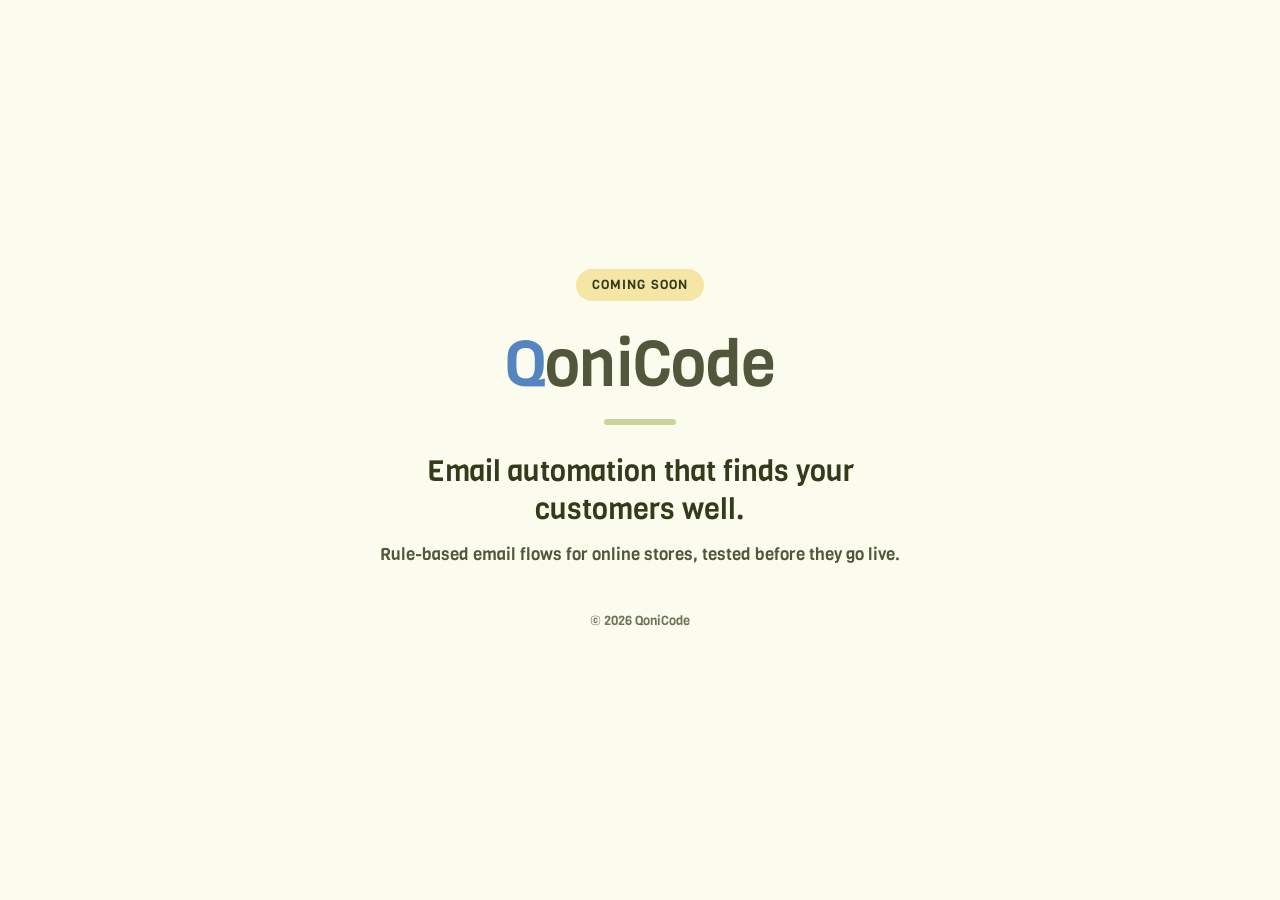
==== index.html @ 1d69a26a "Add QoniCode coming soon page and README Co-Authored-By: Claude Sonnet 5.5 <noreply@anthropic.com> C" ====
<!doctype html>
<html lang="en">
<head>
<meta charset="utf-8">
<meta name="viewport" content="width=device-width, initial-scale=1">
<title>QoniCode | Email automation, coming soon</title>
<meta name="description" content="Email automation that finds your customers well. Rule-based email flows for online stores, tested before they go live. Website coming soon.">
<link rel="preconnect" href="https://fonts.googleapis.com">
<link rel="preconnect" href="https://fonts.gstatic.com" crossorigin>
<link href="https://fonts.googleapis.com/css2?family=Viga&display=swap" rel="stylesheet">
<style>
  :root {
    --tea-green: #c8d69b;
    --vanilla:   #f6e6a5;
    --celtic:    #3971b8;
    --ivory:     #fbfcee;
    --brown:     #343b1b;
  }
  * { box-sizing: border-box; }
  html, body { height: 100%; margin: 0; }
  body {
    background: var(--ivory);
    color: var(--brown);
    font-family: "Viga", system-ui, -apple-system, "Segoe UI", Roboto, sans-serif;
    font-weight: 400;              /* Viga has one weight; avoid faux bold */
    display: flex; align-items: center; justify-content: center;
    padding: 24px; line-height: 1.5;
  }
  main { max-width: 560px; width: 100%; text-align: center; }
  .badge {
    display: inline-block; padding: 6px 16px;
    background: var(--vanilla); color: var(--brown);
    border-radius: 999px; font-size: 13px; letter-spacing: .08em;
    text-transform: uppercase; margin-bottom: 28px;
  }
  .wordmark { font-size: clamp(2.6rem, 11vw, 4rem); margin: 0; letter-spacing: -0.01em; line-height: 1.1; }
  .wordmark .q { color: var(--celtic); }   /* blue only on the Q */
  .bar { width: 72px; height: 6px; border-radius: 3px; background: var(--tea-green); margin: 20px auto 28px; }
  h1 { font-size: clamp(1.3rem, 5vw, 1.8rem); font-weight: 400; margin: 0 0 14px; line-height: 1.3; }
  p { margin: 0; font-size: 1.05rem; opacity: .85; }
  footer { margin-top: 44px; font-size: 13px; opacity: .7; }
</style>
</head>
<body>
<main>
  <span class="badge">Coming soon</span>
  <p class="wordmark" aria-label="QoniCode"><span class="q">Q</span>oniCode</p>
  <div class="bar" aria-hidden="true"></div>
  <h1>Email automation that finds your customers well.</h1>
  <p>Rule-based email flows for online stores, tested before they go live.</p>
  <footer>&copy; 2026 QoniCode</footer>
</main>
</body>
</html>
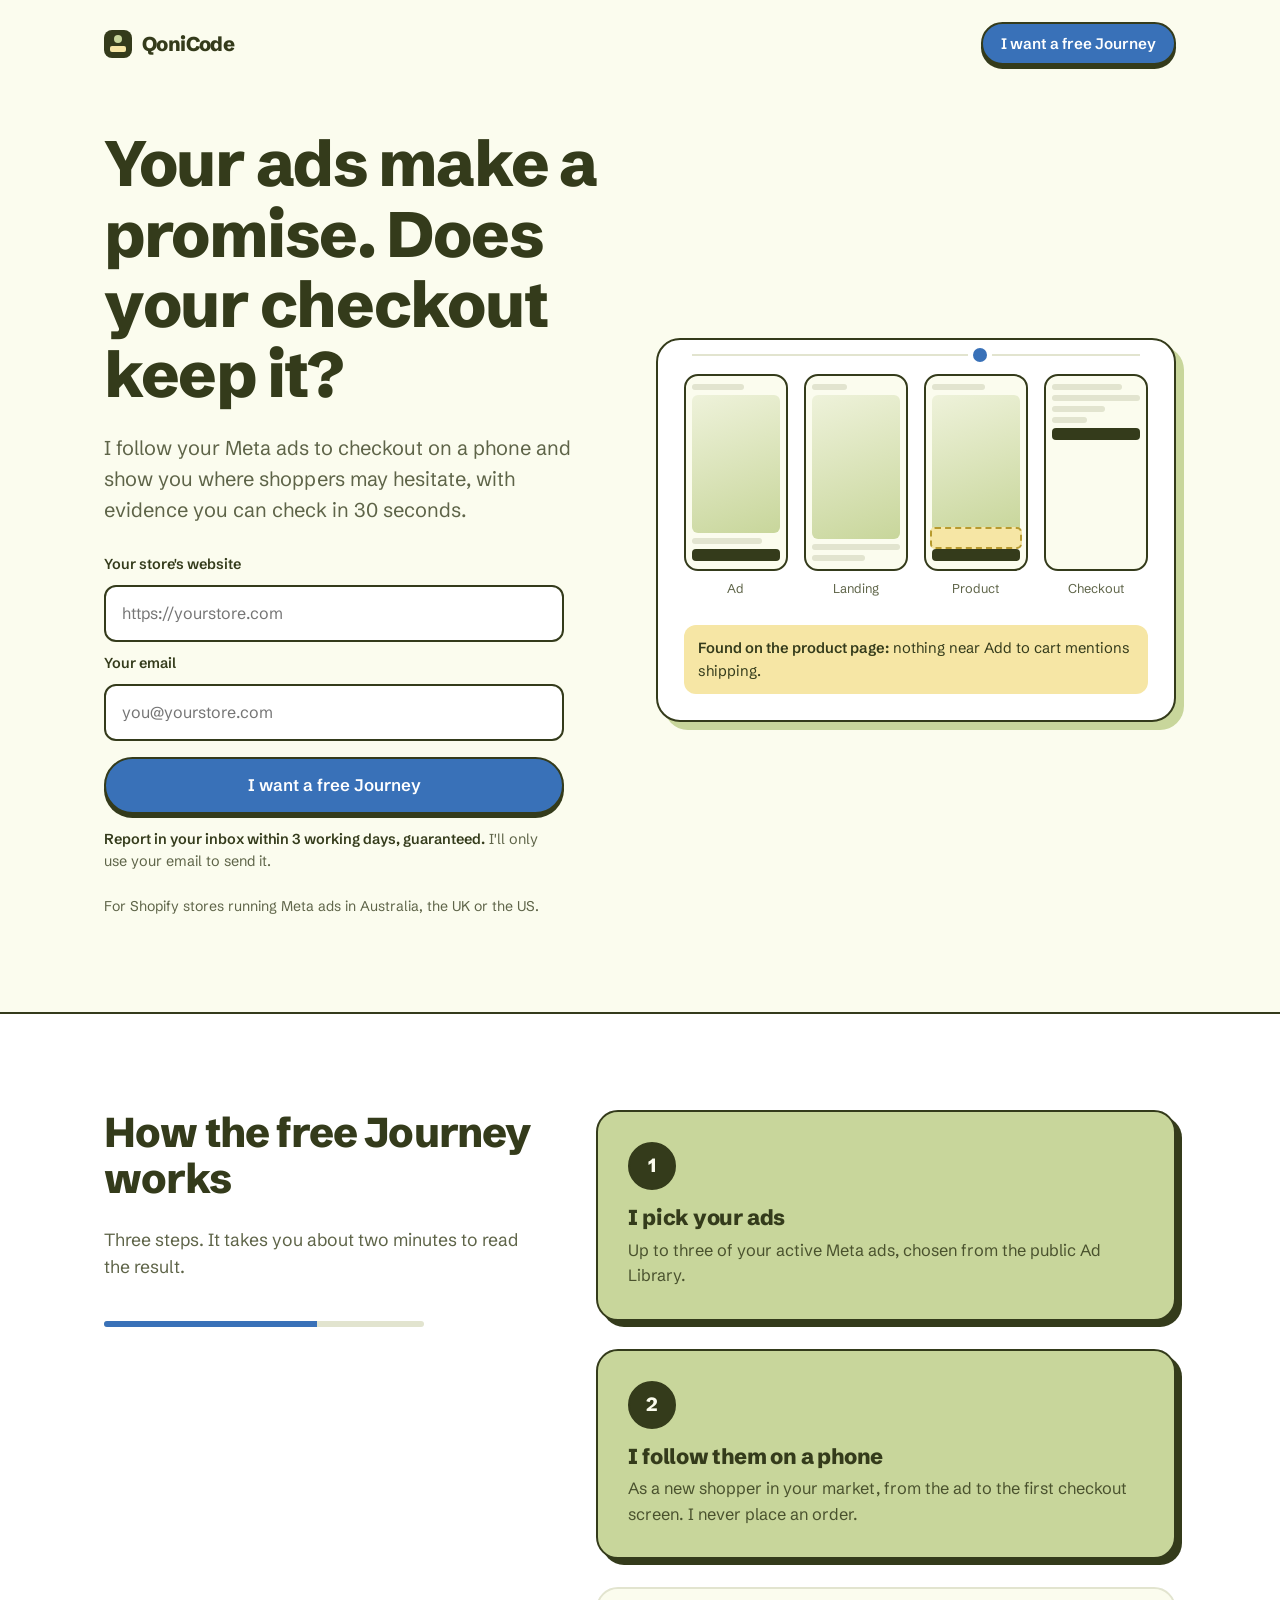
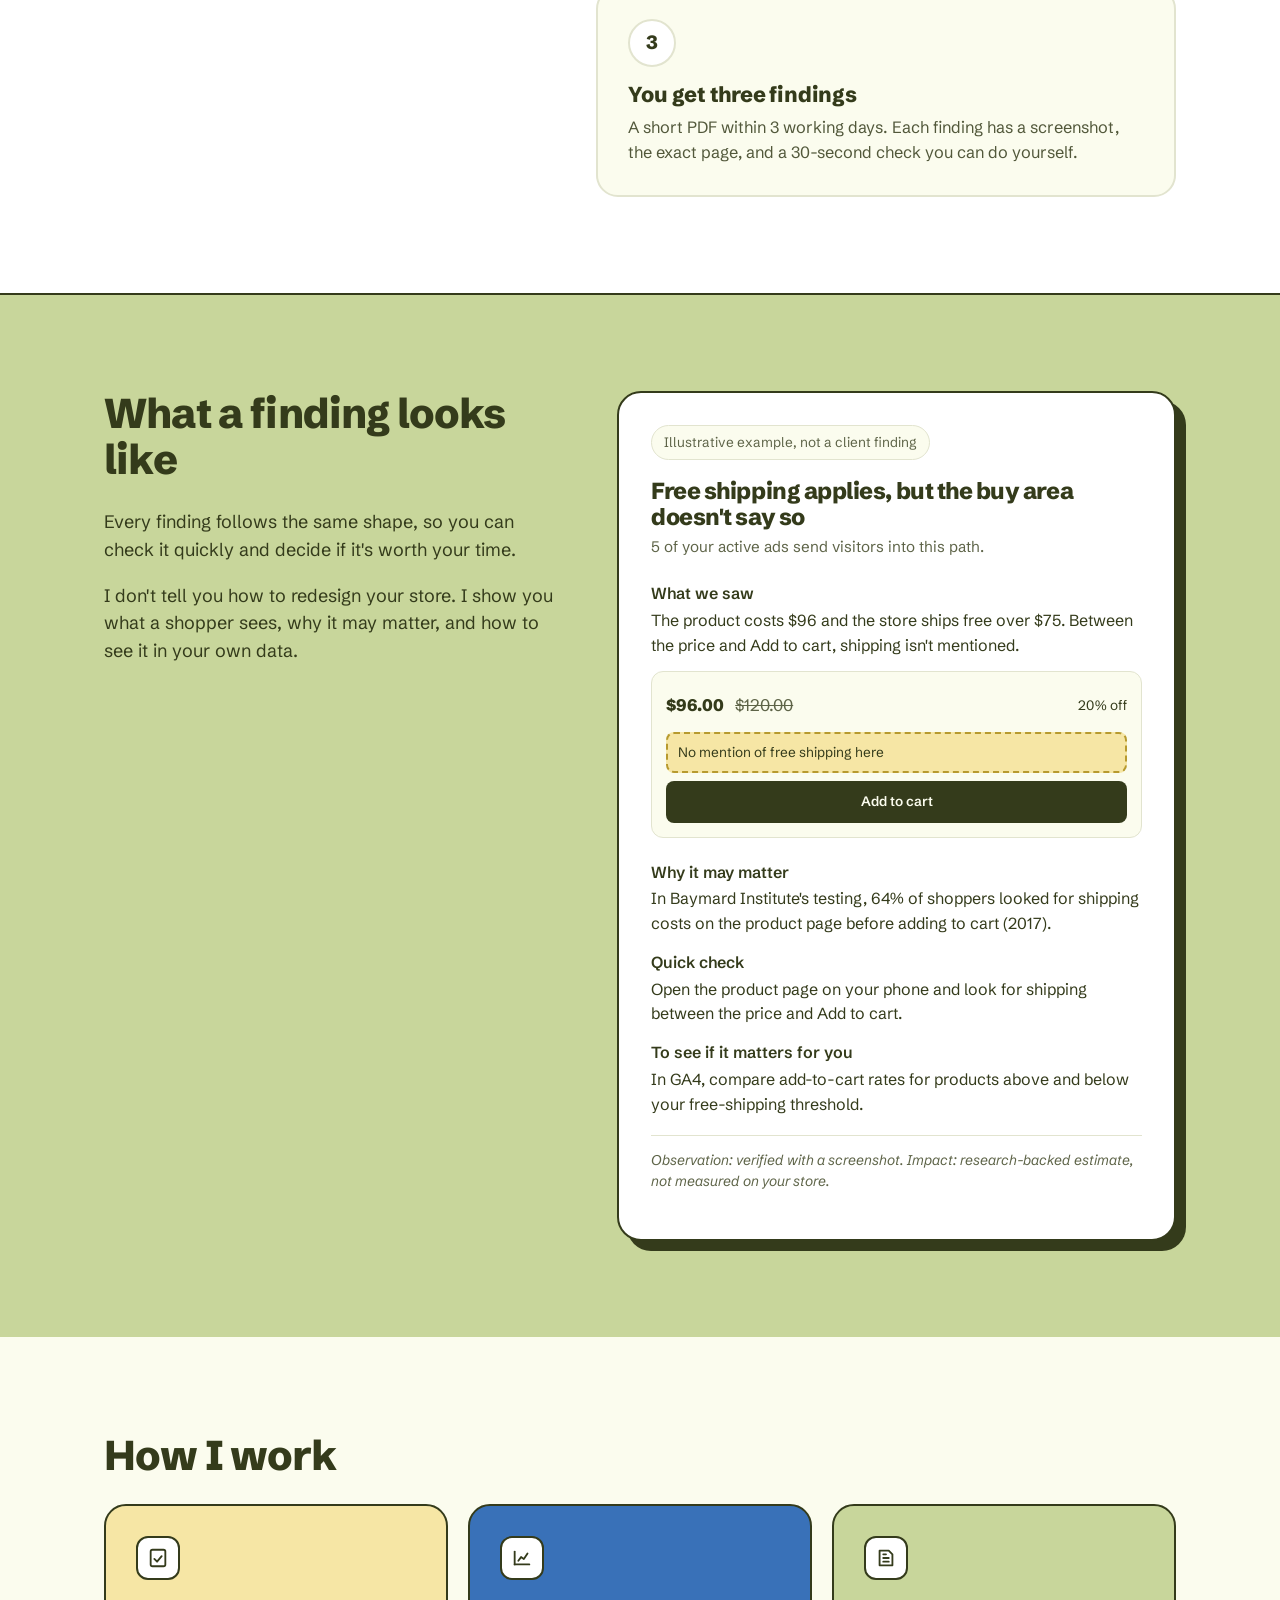
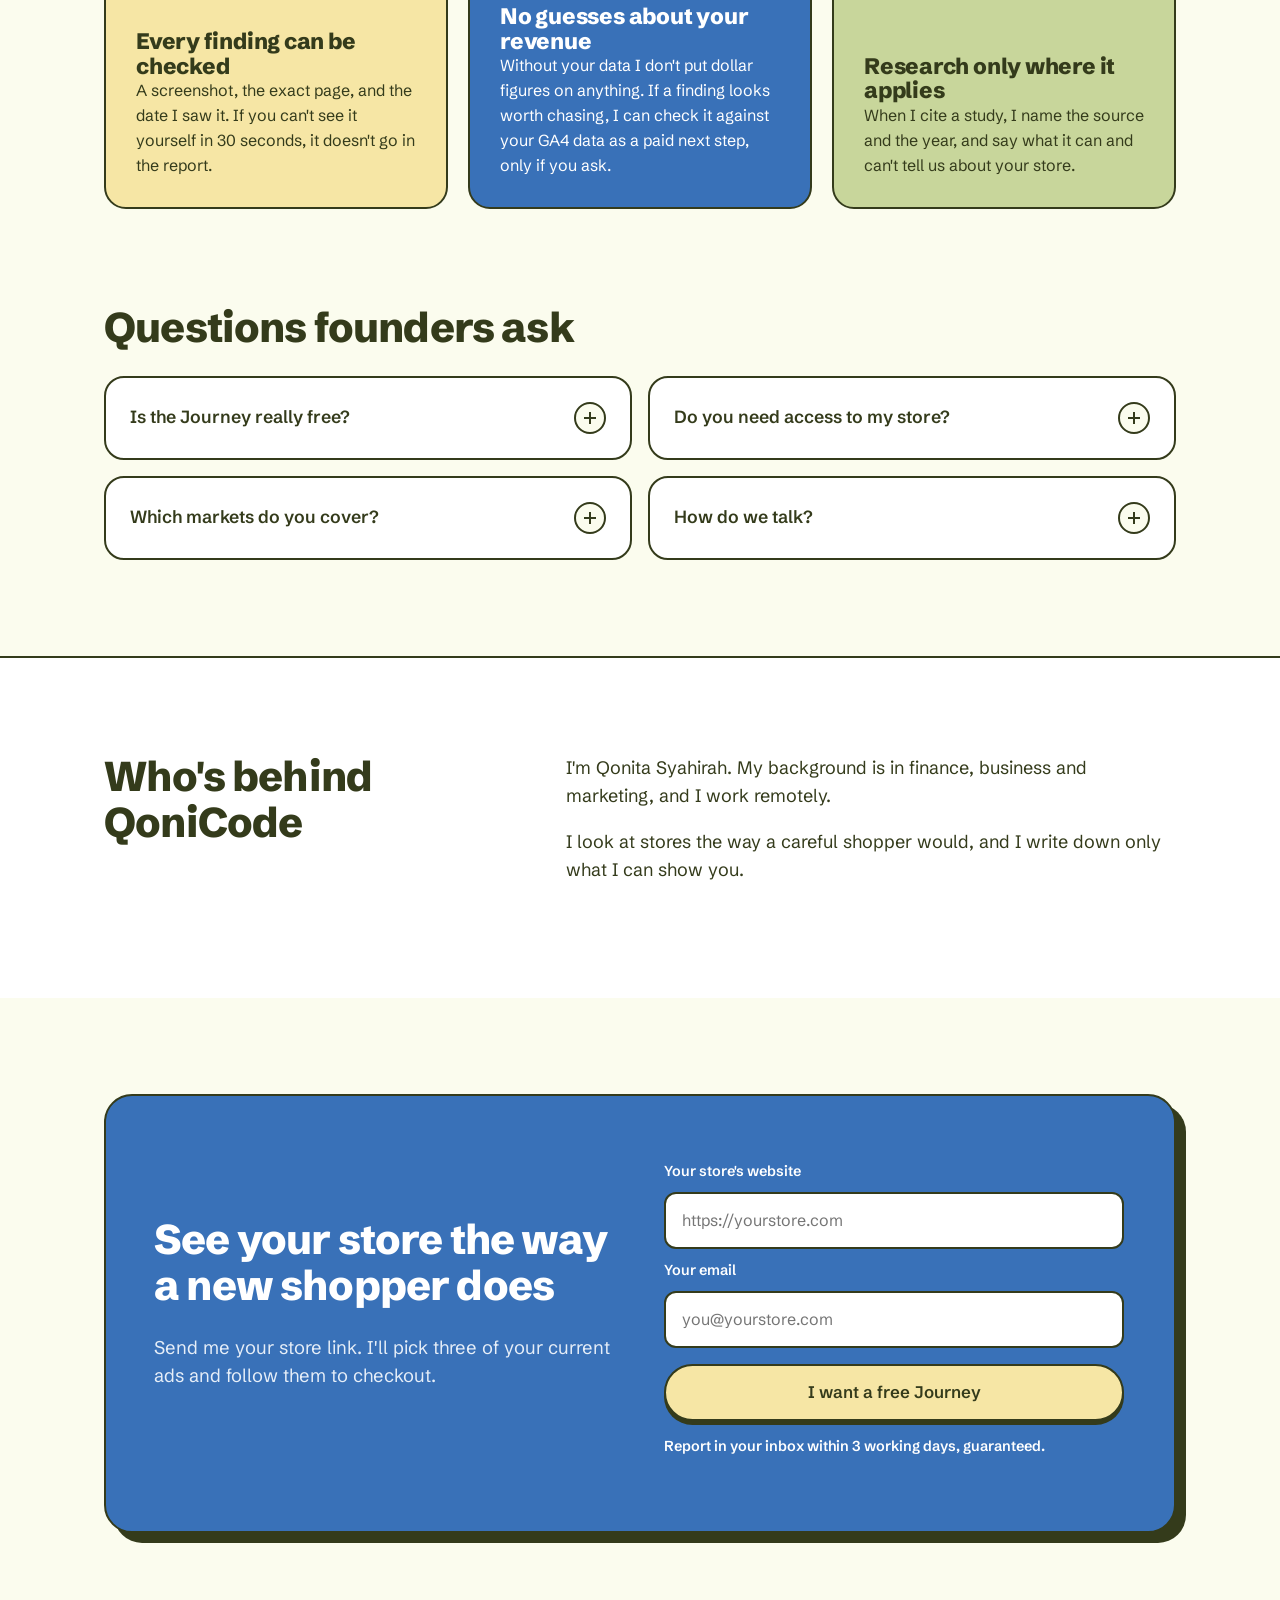
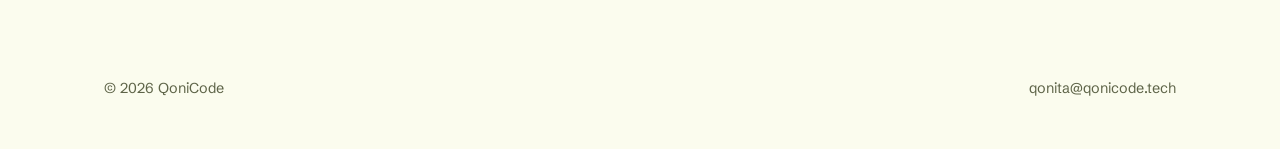
==== commit e9967d19: "Add QoniCode one-page site draft v2 (Web3Forms key placeholder) Co-Authored-By: Claude Sonnet 5.5 <n" ====
--- a/index.html
+++ b/index.html
@@ -3,52 +3,410 @@
 <head>
 <meta charset="utf-8">
 <meta name="viewport" content="width=device-width, initial-scale=1">
-<title>QoniCode | Email automation, coming soon</title>
-<meta name="description" content="Email automation that finds your customers well. Rule-based email flows for online stores, tested before they go live. Website coming soon.">
+<title>QoniCode · Ad-to-checkout research for DTC brands</title>
+<meta name="description" content="I follow your Meta ads to checkout on a phone and show you where shoppers may hesitate, with evidence you can check in 30 seconds.">
+<link rel="icon" href="data:image/svg+xml,%3Csvg xmlns='http://www.w3.org/2000/svg' viewBox='0 0 32 32'%3E%3Crect width='32' height='32' rx='8' fill='%23343b1b'/%3E%3Crect x='7' y='17' width='18' height='6' rx='2' fill='%23f6e6a5'/%3E%3Ccircle cx='16' cy='12' r='4' fill='%23c8d69b'/%3E%3C/svg%3E">
 <link rel="preconnect" href="https://fonts.googleapis.com">
 <link rel="preconnect" href="https://fonts.gstatic.com" crossorigin>
-<link href="https://fonts.googleapis.com/css2?family=Viga&display=swap" rel="stylesheet">
+<link href="https://fonts.googleapis.com/css2?family=Schibsted+Grotesk:wght@400;500;600;800&display=swap" rel="stylesheet">
 <style>
-  :root {
-    --tea-green: #c8d69b;
-    --vanilla:   #f6e6a5;
-    --celtic:    #3971b8;
-    --ivory:     #fbfcee;
-    --brown:     #343b1b;
-  }
-  * { box-sizing: border-box; }
-  html, body { height: 100%; margin: 0; }
-  body {
-    background: var(--ivory);
-    color: var(--brown);
-    font-family: "Viga", system-ui, -apple-system, "Segoe UI", Roboto, sans-serif;
-    font-weight: 400;              /* Viga has one weight; avoid faux bold */
-    display: flex; align-items: center; justify-content: center;
-    padding: 24px; line-height: 1.5;
-  }
-  main { max-width: 560px; width: 100%; text-align: center; }
-  .badge {
-    display: inline-block; padding: 6px 16px;
-    background: var(--vanilla); color: var(--brown);
-    border-radius: 999px; font-size: 13px; letter-spacing: .08em;
-    text-transform: uppercase; margin-bottom: 28px;
-  }
-  .wordmark { font-size: clamp(2.6rem, 11vw, 4rem); margin: 0; letter-spacing: -0.01em; line-height: 1.1; }
-  .wordmark .q { color: var(--celtic); }   /* blue only on the Q */
-  .bar { width: 72px; height: 6px; border-radius: 3px; background: var(--tea-green); margin: 20px auto 28px; }
-  h1 { font-size: clamp(1.3rem, 5vw, 1.8rem); font-weight: 400; margin: 0 0 14px; line-height: 1.3; }
-  p { margin: 0; font-size: 1.05rem; opacity: .85; }
-  footer { margin-top: 44px; font-size: 13px; opacity: .7; }
+:root{
+  --ivory:#FBFCEE;
+  --tea:#C8D69B;
+  --vanilla:#F6E6A5;
+  --blue:#3971B8;
+  --brown:#343B1B;
+  --white:#FFFFFF;
+  --muted:#5E6448;
+  --line:#E2E4CF;
+  --max:1120px;
+}
+*{box-sizing:border-box}
+html{scroll-behavior:smooth}
+body{margin:0;background:var(--ivory);color:var(--brown);font-family:"Schibsted Grotesk",system-ui,sans-serif;font-size:18px;line-height:1.55;-webkit-font-smoothing:antialiased}
+a{color:inherit}
+.wrap{max-width:var(--max);margin:0 auto;padding:0 24px}
+p{margin:0 0 1em;max-width:62ch}
+h1,h2,h3{margin:0;line-height:1.1;letter-spacing:-0.02em}
+h1{font-size:clamp(2.4rem,5.2vw,4rem);font-weight:800;max-width:15ch}
+h2{font-size:clamp(1.8rem,3.4vw,2.6rem);font-weight:800;max-width:20ch;margin-bottom:.6em}
+h3{font-size:1.15rem;font-weight:600;letter-spacing:-0.01em}
+:focus-visible{outline:3px solid var(--blue);outline-offset:3px;border-radius:6px}
+.link{text-decoration:none;background:linear-gradient(currentColor,currentColor) 0 100%/0 2px no-repeat;transition:background-size .25s ease;padding-bottom:2px}
+.link:hover{background-size:100% 2px}
+
+/* buttons */
+.btn{display:inline-flex;align-items:center;justify-content:center;gap:.5em;font:600 1rem/1 "Schibsted Grotesk",sans-serif;padding:16px 22px;border-radius:999px;text-decoration:none;border:2px solid var(--brown);cursor:pointer;transition:transform .15s ease,box-shadow .15s ease,background .2s ease}
+.btn-primary{background:var(--blue);border-color:var(--brown);color:var(--white);box-shadow:0 4px 0 0 var(--brown)}
+.btn-primary:hover{transform:translateY(-2px);box-shadow:0 6px 0 0 var(--brown)}
+.btn-primary:active{transform:translateY(3px);box-shadow:0 1px 0 0 var(--brown)}
+.btn-ghost{background:transparent;color:var(--brown)}
+.btn-ghost:hover{background:var(--vanilla)}
+.btn-ghost:active{transform:translateY(2px)}
+
+/* header */
+header{padding:22px 0;position:sticky;top:0;z-index:20;background:rgba(251,252,238,.9);backdrop-filter:blur(8px);border-bottom:1px solid transparent;transition:border-color .2s}
+header.scrolled{border-bottom-color:var(--line)}
+header .wrap{display:flex;justify-content:space-between;align-items:center;gap:16px}
+.logo{font-weight:800;font-size:1.25rem;letter-spacing:-0.03em;text-decoration:none;display:flex;align-items:center;gap:10px}
+.logo-mark{width:28px;height:28px;border-radius:8px;background:var(--brown);position:relative;flex:none}
+.logo-mark::before{content:"";position:absolute;left:10px;top:5px;width:8px;height:8px;border-radius:50%;background:var(--tea)}
+.logo-mark::after{content:"";position:absolute;left:6px;right:6px;bottom:6px;height:6px;border-radius:2px;background:var(--vanilla)}
+header .btn{padding:12px 18px;font-size:.95rem}
+
+/* hero */
+.hero{padding:40px 0 80px}
+.hero-grid{display:grid;grid-template-columns:1fr 1.05fr;gap:56px;align-items:center}
+.lede{font-size:1.25rem;color:var(--muted);margin:22px 0 28px;max-width:40ch}
+
+/* form */
+.journey-form{display:grid;gap:10px;max-width:460px}
+.journey-form label{font-size:.9rem;font-weight:600}
+.journey-form input{width:100%;font:inherit;font-size:1rem;padding:14px 16px;border:2px solid var(--brown);border-radius:12px;background:var(--white);color:var(--brown);transition:box-shadow .15s ease}
+.journey-form input:focus{outline:none;box-shadow:0 0 0 4px var(--tea)}
+.journey-form .btn{width:100%;margin-top:6px;padding:18px 22px;font-size:1.05rem}
+.form-note{font-size:.9rem;color:var(--muted);margin:4px 0 0}
+.form-note b{color:var(--brown);font-weight:600}
+.form-status{font-size:.95rem;margin:0;min-height:0}
+.form-status.err{color:#8A1F11}
+.sent{background:var(--tea);border:2px solid var(--brown);border-radius:16px;padding:20px;max-width:460px}
+.sent h3{margin-bottom:6px}
+.sent p{margin:0}
+.hidden{display:none}
+.fit{font-size:.88rem;color:var(--muted);margin-top:14px}
+
+/* journey trail */
+.trail{position:relative;display:grid;grid-template-columns:repeat(4,1fr);gap:16px;padding:34px 26px 26px;background:var(--white);border:2px solid var(--brown);border-radius:24px;box-shadow:8px 8px 0 0 var(--tea)}
+.track{position:absolute;left:34px;right:34px;top:14px;height:2px;background:var(--line)}
+.dot{position:absolute;top:8px;left:28px;width:14px;height:14px;border-radius:50%;background:var(--blue);box-shadow:0 0 0 5px var(--white)}
+.station{display:flex;flex-direction:column;gap:8px}
+.phone{aspect-ratio:9/17;border:2px solid var(--brown);border-radius:14px;padding:8px 6px;display:flex;flex-direction:column;gap:5px;background:var(--ivory);position:relative;overflow:hidden}
+.bar{height:6px;border-radius:3px;background:var(--line)}
+.bar.w60{width:60%}.bar.w80{width:80%}.bar.w40{width:40%}
+.img{flex:1;border-radius:6px;background:linear-gradient(160deg,#EEF2DA,var(--tea))}
+.btnbar{height:12px;border-radius:4px;background:var(--brown)}
+.station span{font-size:.8rem;color:var(--muted);text-align:center}
+.flag{position:absolute;left:4px;right:4px;bottom:20px;height:22px;border-radius:5px;background:var(--vanilla);border:2px dashed #B79A2E;transform:scaleX(0);transform-origin:left}
+.callout{grid-column:1/-1;margin-top:10px;padding:12px 14px;border-radius:12px;background:var(--vanilla);font-size:.92rem;opacity:0;transform:translateY(6px)}
+.callout b{font-weight:600}
+@media (prefers-reduced-motion:no-preference){
+  .dot{animation:travel 3.2s cubic-bezier(.6,.05,.3,1) .4s forwards}
+  .flag{animation:mark .45s ease 2.3s forwards}
+  .callout{animation:rise .5s ease 2.7s forwards}
+}
+@keyframes travel{0%{left:28px}35%{left:calc(37.5% - 7px)}55%{left:calc(37.5% - 7px)}100%{left:calc(62.5% - 7px)}}
+@keyframes mark{to{transform:scaleX(1)}}
+@keyframes rise{to{opacity:1;transform:none}}
+
+/* sections */
+section{padding:96px 0}
+.intro{color:var(--muted);font-size:1.1rem;margin-bottom:40px}
+
+/* how it works: sticky scroll stepper */
+.how{background:var(--white);border-top:2px solid var(--brown);border-bottom:2px solid var(--brown)}
+.how-grid{display:grid;grid-template-columns:.85fr 1.15fr;gap:64px;align-items:start}
+.how-head{position:sticky;top:120px}
+.progress{height:6px;border-radius:3px;background:var(--line);overflow:hidden;max-width:320px;margin-top:8px}
+.progress span{display:block;height:100%;width:0;background:var(--blue);transition:width .5s ease}
+.steps{list-style:none;margin:0;padding:0;display:grid;gap:28px;counter-reset:s}
+.steps li{counter-increment:s;border:2px solid var(--line);border-radius:22px;padding:30px;background:var(--ivory);transition:border-color .4s ease,background .4s ease,transform .4s ease,box-shadow .4s ease}
+.steps li::before{content:counter(s);display:inline-grid;place-items:center;width:44px;height:44px;border-radius:50%;background:var(--white);border:2px solid var(--line);font-weight:800;font-size:1.2rem;margin-bottom:16px;transition:background .4s,border-color .4s,color .4s}
+.steps li.on{border-color:var(--brown);background:var(--tea);box-shadow:6px 6px 0 0 var(--brown)}
+.steps li.on::before{background:var(--brown);border-color:var(--brown);color:var(--ivory)}
+.steps h3{font-size:1.35rem;font-weight:800}
+.steps p{color:var(--brown);opacity:.85;font-size:1.02rem;margin:8px 0 0}
+
+/* example card (key segment, coloured) */
+.example{background:var(--tea)}
+.example-grid{display:grid;grid-template-columns:.9fr 1.1fr;gap:56px;align-items:start}
+.card{background:var(--white);border:2px solid var(--brown);border-radius:24px;padding:32px;box-shadow:10px 10px 0 0 var(--brown)}
+.disclaimer{display:inline-block;font-size:.85rem;background:var(--ivory);border:1px solid var(--line);border-radius:999px;padding:6px 12px;margin-bottom:18px;color:var(--muted)}
+.card h3{font-size:1.45rem;font-weight:800;margin-bottom:6px;letter-spacing:-0.02em}
+.exposure{color:var(--muted);font-size:.95rem;margin-bottom:22px}
+.mock{border:1px solid var(--line);border-radius:12px;padding:14px;margin:6px 0 22px;background:var(--ivory);font-size:.85rem}
+.mock .row{display:flex;justify-content:space-between;align-items:center;padding:6px 0}
+.mock .price{font-weight:800;font-size:1.05rem}
+.mock .was{color:var(--muted);text-decoration:line-through;margin-left:8px;font-weight:400}
+.mock .atc{margin-top:8px;background:var(--brown);color:var(--ivory);text-align:center;border-radius:8px;padding:10px;font-weight:600}
+.mock .gap{margin-top:8px;border:2px dashed #B79A2E;background:var(--vanilla);border-radius:8px;padding:8px 10px}
+.field{margin-bottom:14px;font-size:1rem}
+.field b{font-weight:600}
+.field p{margin:2px 0 0}
+.label{margin-top:18px;padding-top:14px;border-top:1px solid var(--line);font-size:.88rem;color:var(--muted);font-style:italic}
+
+/* principles: coloured cards, staggered reveal */
+.principles{list-style:none;padding:0;margin:0;display:grid;grid-template-columns:repeat(3,1fr);gap:20px}
+.principles li{border:2px solid var(--brown);border-radius:22px;padding:30px;min-height:260px;display:flex;flex-direction:column;justify-content:space-between;gap:24px}
+.principles li:nth-child(1){background:var(--vanilla)}
+.principles li:nth-child(2){background:var(--blue);color:var(--white)}
+.principles li:nth-child(3){background:var(--tea)}
+.principles h3{font-size:1.4rem;font-weight:800}
+.principles p{margin:0;font-size:1rem}
+.icon{width:44px;height:44px;border-radius:12px;background:var(--white);border:2px solid var(--brown);display:grid;place-items:center}
+.icon svg{width:22px;height:22px;stroke:var(--brown);fill:none;stroke-width:2;stroke-linecap:round;stroke-linejoin:round}
+
+/* reveal (one shared pattern, used on two groups only) */
+@media (prefers-reduced-motion:no-preference){
+  .reveal > *{opacity:0;transform:translateY(28px) scale(.98);transition:opacity .6s ease,transform .6s cubic-bezier(.2,.8,.2,1)}
+  .reveal.in > *{opacity:1;transform:none}
+  .reveal.in > *:nth-child(2){transition-delay:.12s}
+  .reveal.in > *:nth-child(3){transition-delay:.24s}
+  .reveal.in > *:nth-child(4){transition-delay:.36s}
+}
+
+/* faq cards */
+.faq-grid{display:grid;grid-template-columns:repeat(2,1fr);gap:16px}
+.faq-card{border:2px solid var(--brown);border-radius:20px;background:var(--white);transition:background .25s ease,box-shadow .2s ease,transform .2s ease}
+.faq-card:hover{transform:translateY(-2px);box-shadow:5px 5px 0 0 var(--brown)}
+.faq-card[open]{background:var(--vanilla);box-shadow:5px 5px 0 0 var(--brown)}
+.faq-card summary{list-style:none;cursor:pointer;padding:24px;font-weight:600;font-size:1.1rem;display:flex;justify-content:space-between;align-items:center;gap:16px}
+.faq-card summary::-webkit-details-marker{display:none}
+.plus{width:32px;height:32px;border-radius:50%;border:2px solid var(--brown);position:relative;flex:none;background:var(--ivory);transition:transform .25s ease}
+.plus::before,.plus::after{content:"";position:absolute;left:50%;top:50%;width:12px;height:2px;background:var(--brown);transform:translate(-50%,-50%)}
+.plus::after{transform:translate(-50%,-50%) rotate(90deg);transition:transform .25s ease}
+.faq-card[open] .plus{transform:rotate(180deg)}
+.faq-card[open] .plus::after{transform:translate(-50%,-50%) rotate(0deg)}
+.faq-card p{padding:0 24px 24px;margin:0}
+
+/* about */
+.about{background:var(--white);border-top:2px solid var(--brown)}
+.about-grid{display:grid;grid-template-columns:.8fr 1.2fr;gap:56px}
+
+/* final */
+.final{background:var(--blue);color:var(--white);border:2px solid var(--brown);border-radius:28px;padding:64px 48px;box-shadow:10px 10px 0 0 var(--brown);display:grid;grid-template-columns:1fr 1fr;gap:48px;align-items:center}
+.final h2{color:var(--white)}
+.final > div > p{color:#E6EEF8;font-size:1.15rem}
+.final .journey-form label{color:var(--white)}
+.final .form-note{color:#E6EEF8}
+.final .form-note b{color:var(--white)}
+.final .btn-primary{background:var(--vanilla);color:var(--brown)}
+.final .sent{color:var(--brown)}
+footer{padding:48px 0;color:var(--muted);font-size:.9rem}
+footer .wrap{display:flex;justify-content:space-between;flex-wrap:wrap;gap:12px}
+
+@media (max-width:900px){
+  .hero-grid,.example-grid,.about-grid,.how-grid,.final{grid-template-columns:1fr;gap:36px}
+  .how-head{position:static}
+  .principles{grid-template-columns:1fr}
+  .principles li{min-height:0}
+  .faq-grid{grid-template-columns:1fr}
+  section{padding:64px 0}
+  .final{padding:40px 22px;border-radius:22px;box-shadow:6px 6px 0 0 var(--brown)}
+}
+@media (max-width:480px){
+  body{font-size:17px}
+  .wrap{padding:0 16px}
+  header .btn{display:none}
+  .trail{gap:8px;padding:26px 12px 14px;box-shadow:5px 5px 0 0 var(--tea)}
+  .track{left:22px;right:22px}
+  .card{padding:22px;box-shadow:6px 6px 0 0 var(--brown)}
+  .steps li{padding:22px}
+}
 </style>
 </head>
 <body>
-<main>
-  <span class="badge">Coming soon</span>
-  <p class="wordmark" aria-label="QoniCode"><span class="q">Q</span>oniCode</p>
-  <div class="bar" aria-hidden="true"></div>
-  <h1>Email automation that finds your customers well.</h1>
-  <p>Rule-based email flows for online stores, tested before they go live.</p>
-  <footer>&copy; 2026 QoniCode</footer>
+
+<header id="hdr">
+  <div class="wrap">
+    <a class="logo" href="#top" aria-label="QoniCode home"><span class="logo-mark" aria-hidden="true"></span>QoniCode</a>
+    <a class="btn btn-primary" href="#get">I want a free Journey</a>
+  </div>
+</header>
+
+<main id="top">
+  <section class="hero">
+    <div class="wrap hero-grid">
+      <div id="get">
+        <h1>Your ads make a promise. Does your checkout keep it?</h1>
+        <p class="lede">I follow your Meta ads to checkout on a phone and show you where shoppers may hesitate, with evidence you can check in 30 seconds.</p>
+        <form class="journey-form" data-form novalidate>
+          <label for="site1">Your store's website</label>
+          <input id="site1" name="website" type="url" inputmode="url" placeholder="https://yourstore.com" required>
+          <label for="email1">Your email</label>
+          <input id="email1" name="email" type="email" autocomplete="email" placeholder="you@yourstore.com" required>
+          <button class="btn btn-primary" type="submit">I want a free Journey</button>
+          <p class="form-note"><b>Report in your inbox within 3 working days, guaranteed.</b> I'll only use your email to send it.</p>
+          <p class="form-status" role="status" aria-live="polite"></p>
+        </form>
+        <div class="sent hidden" data-sent><h3>Got it, thank you.</h3><p>Your Journey will reach your inbox within 3 working days.</p></div>
+        <p class="fit">For Shopify stores running Meta ads in Australia, the UK or the US.</p>
+      </div>
+
+      <div class="trail" role="img" aria-label="A shopper's path from ad to landing page to product page to checkout, with a finding marked on the product page">
+        <div class="track"></div>
+        <div class="dot"></div>
+        <div class="station"><div class="phone"><div class="bar w60"></div><div class="img"></div><div class="bar w80"></div><div class="btnbar"></div></div><span>Ad</span></div>
+        <div class="station"><div class="phone"><div class="bar w40"></div><div class="img"></div><div class="bar"></div><div class="bar w60"></div></div><span>Landing</span></div>
+        <div class="station"><div class="phone"><div class="bar w60"></div><div class="img"></div><div class="bar w40"></div><div class="flag"></div><div class="btnbar"></div></div><span>Product</span></div>
+        <div class="station"><div class="phone"><div class="bar w80"></div><div class="bar"></div><div class="bar w60"></div><div class="bar w40"></div><div class="btnbar"></div></div><span>Checkout</span></div>
+        <div class="callout"><b>Found on the product page:</b> nothing near Add to cart mentions shipping.</div>
+      </div>
+    </div>
+  </section>
+
+  <section class="how" id="how">
+    <div class="wrap how-grid">
+      <div class="how-head">
+        <h2>How the free Journey works</h2>
+        <p class="intro">Three steps. It takes you about two minutes to read the result.</p>
+        <div class="progress" aria-hidden="true"><span data-progress></span></div>
+      </div>
+      <ol class="steps" data-steps>
+        <li><h3>I pick your ads</h3><p>Up to three of your active Meta ads, chosen from the public Ad Library.</p></li>
+        <li><h3>I follow them on a phone</h3><p>As a new shopper in your market, from the ad to the first checkout screen. I never place an order.</p></li>
+        <li><h3>You get three findings</h3><p>A short PDF within 3 working days. Each finding has a screenshot, the exact page, and a 30-second check you can do yourself.</p></li>
+      </ol>
+    </div>
+  </section>
+
+  <section class="example" id="example">
+    <div class="wrap example-grid">
+      <div>
+        <h2>What a finding looks like</h2>
+        <p>Every finding follows the same shape, so you can check it quickly and decide if it's worth your time.</p>
+        <p>I don't tell you how to redesign your store. I show you what a shopper sees, why it may matter, and how to see it in your own data.</p>
+      </div>
+      <article class="card" aria-label="Illustrative example finding">
+        <span class="disclaimer">Illustrative example, not a client finding</span>
+        <h3>Free shipping applies, but the buy area doesn't say so</h3>
+        <p class="exposure">5 of your active ads send visitors into this path.</p>
+        <div class="field"><b>What we saw</b><p>The product costs $96 and the store ships free over $75. Between the price and Add to cart, shipping isn't mentioned.</p></div>
+        <div class="mock" aria-hidden="true">
+          <div class="row"><span class="price">$96.00 <span class="was">$120.00</span></span><span>20% off</span></div>
+          <div class="gap">No mention of free shipping here</div>
+          <div class="atc">Add to cart</div>
+        </div>
+        <div class="field"><b>Why it may matter</b><p>In Baymard Institute's testing, 64% of shoppers looked for shipping costs on the product page before adding to cart (<a class="link" href="https://baymard.com/research-articles/show-shipping-costs-on-product-pages" target="_blank" rel="noopener">2017</a>).</p></div>
+        <div class="field"><b>Quick check</b><p>Open the product page on your phone and look for shipping between the price and Add to cart.</p></div>
+        <div class="field"><b>To see if it matters for you</b><p>In GA4, compare add-to-cart rates for products above and below your free-shipping threshold.</p></div>
+        <p class="label">Observation: verified with a screenshot. Impact: research-backed estimate, not measured on your store.</p>
+      </article>
+    </div>
+  </section>
+
+  <section id="principles">
+    <div class="wrap">
+      <h2>How I work</h2>
+      <ul class="principles reveal" data-reveal>
+        <li>
+          <span class="icon" aria-hidden="true"><svg viewBox="0 0 24 24"><rect x="4" y="3" width="16" height="18" rx="2"/><path d="M8 13l3 3 5-6"/></svg></span>
+          <div><h3>Every finding can be checked</h3><p>A screenshot, the exact page, and the date I saw it. If you can't see it yourself in 30 seconds, it doesn't go in the report.</p></div>
+        </li>
+        <li>
+          <span class="icon" aria-hidden="true"><svg viewBox="0 0 24 24"><path d="M4 19V5"/><path d="M4 19h16"/><path d="M8 15l3-4 3 2 4-6"/></svg></span>
+          <div><h3>No guesses about your revenue</h3><p>Without your data I don't put dollar figures on anything. If a finding looks worth chasing, I can check it against your GA4 data as a paid next step, only if you ask.</p></div>
+        </li>
+        <li>
+          <span class="icon" aria-hidden="true"><svg viewBox="0 0 24 24"><path d="M5 4h10l4 4v12H5z"/><path d="M9 12h6M9 16h6M9 8h3"/></svg></span>
+          <div><h3>Research only where it applies</h3><p>When I cite a study, I name the source and the year, and say what it can and can't tell us about your store.</p></div>
+        </li>
+      </ul>
+    </div>
+  </section>
+
+  <section id="faq" style="padding-top:0">
+    <div class="wrap">
+      <h2>Questions founders ask</h2>
+      <div class="faq-grid">
+        <details class="faq-card"><summary>Is the Journey really free?<span class="plus" aria-hidden="true"></span></summary><p>Yes. It's how I show my work. There's no contract and no call.</p></details>
+        <details class="faq-card"><summary>Do you need access to my store?<span class="plus" aria-hidden="true"></span></summary><p>No. I only use what any shopper can see: your ads in the Meta Ad Library and your public pages.</p></details>
+        <details class="faq-card"><summary>Which markets do you cover?<span class="plus" aria-hidden="true"></span></summary><p>Australia, the UK and the US. I view your store as a local shopper would, with local prices and shipping.</p></details>
+        <details class="faq-card"><summary>How do we talk?<span class="plus" aria-hidden="true"></span></summary><p>By email. You don't need to book a call.</p></details>
+      </div>
+    </div>
+  </section>
+
+  <section class="about">
+    <div class="wrap about-grid">
+      <h2>Who's behind QoniCode</h2>
+      <div>
+        <p>I'm Qonita Syahirah. My background is in finance, business and marketing, and I work remotely.</p>
+        <p>I look at stores the way a careful shopper would, and I write down only what I can show you.</p>
+      </div>
+    </div>
+  </section>
+
+  <section>
+    <div class="wrap">
+      <div class="final">
+        <div>
+          <h2>See your store the way a new shopper does</h2>
+          <p>Send me your store link. I'll pick three of your current ads and follow them to checkout.</p>
+        </div>
+        <div>
+          <form class="journey-form" data-form novalidate>
+            <label for="site2">Your store's website</label>
+            <input id="site2" name="website" type="url" inputmode="url" placeholder="https://yourstore.com" required>
+            <label for="email2">Your email</label>
+            <input id="email2" name="email" type="email" autocomplete="email" placeholder="you@yourstore.com" required>
+            <button class="btn btn-primary" type="submit">I want a free Journey</button>
+            <p class="form-note"><b>Report in your inbox within 3 working days, guaranteed.</b></p>
+            <p class="form-status" role="status" aria-live="polite"></p>
+          </form>
+          <div class="sent hidden" data-sent><h3>Got it, thank you.</h3><p>Your Journey will reach your inbox within 3 working days.</p></div>
+        </div>
+      </div>
+    </div>
+  </section>
 </main>
+
+<footer>
+  <div class="wrap">
+    <span>© 2026 QoniCode</span>
+    <a class="link" href="mailto:qonita@qonicode.tech">qonita@qonicode.tech</a>
+  </div>
+</footer>
+
+<script>
+/* Form: sends to your email via Web3Forms (free). Replace the key below with yours. */
+const WEB3FORMS_KEY = "PASTE-YOUR-ACCESS-KEY-HERE";
+
+document.querySelectorAll('[data-form]').forEach(form => {
+  const sent = form.parentElement.querySelector('[data-sent]');
+  const status = form.querySelector('.form-status');
+  form.addEventListener('submit', async e => {
+    e.preventDefault();
+    status.className = 'form-status';
+    let site = form.website.value.trim();
+    if (site && !/^https?:\/\//i.test(site)) { site = 'https://' + site; form.website.value = site; }
+    if (!form.website.checkValidity()) { status.textContent = 'Enter your store’s web address, for example yourstore.com.'; status.classList.add('err'); form.website.focus(); return; }
+    if (!form.email.checkValidity()) { status.textContent = 'Enter an email address I can send the report to.'; status.classList.add('err'); form.email.focus(); return; }
+    const btn = form.querySelector('button'); btn.disabled = true; btn.textContent = 'Sending…';
+    try {
+      const res = await fetch('https://api.web3forms.com/submit', {
+        method: 'POST',
+        headers: { 'Content-Type': 'application/json', 'Accept': 'application/json' },
+        body: JSON.stringify({ access_key: WEB3FORMS_KEY, subject: 'New free Journey request', from_name: 'qonicode.tech', website: site, email: form.email.value.trim() })
+      });
+      const data = await res.json();
+      if (!data.success) throw new Error();
+      form.classList.add('hidden'); sent.classList.remove('hidden');
+    } catch {
+      status.innerHTML = 'That didn’t send. Email me at <a href="mailto:qonita@qonicode.tech">qonita@qonicode.tech</a> instead.';
+      status.classList.add('err');
+      btn.disabled = false; btn.textContent = 'I want a free Journey';
+    }
+  });
+});
+
+/* Header border on scroll */
+const hdr = document.getElementById('hdr');
+addEventListener('scroll', () => hdr.classList.toggle('scrolled', scrollY > 10), { passive: true });
+
+/* Steps light up as you scroll; progress bar follows */
+const steps = [...document.querySelectorAll('[data-steps] li')];
+const bar = document.querySelector('[data-progress]');
+const stepIO = new IntersectionObserver(entries => {
+  entries.forEach(en => { if (en.isIntersecting) en.target.classList.add('on'); });
+  bar.style.width = (steps.filter(s => s.classList.contains('on')).length / steps.length * 100) + '%';
+}, { rootMargin: '0px 0px -45% 0px' });
+steps.forEach(s => stepIO.observe(s));
+
+/* Principle cards reveal once */
+const revIO = new IntersectionObserver(entries => {
+  entries.forEach(en => { if (en.isIntersecting) { en.target.classList.add('in'); revIO.unobserve(en.target); } });
+}, { threshold: .25 });
+document.querySelectorAll('[data-reveal]').forEach(el => revIO.observe(el));
+</script>
 </body>
 </html>
